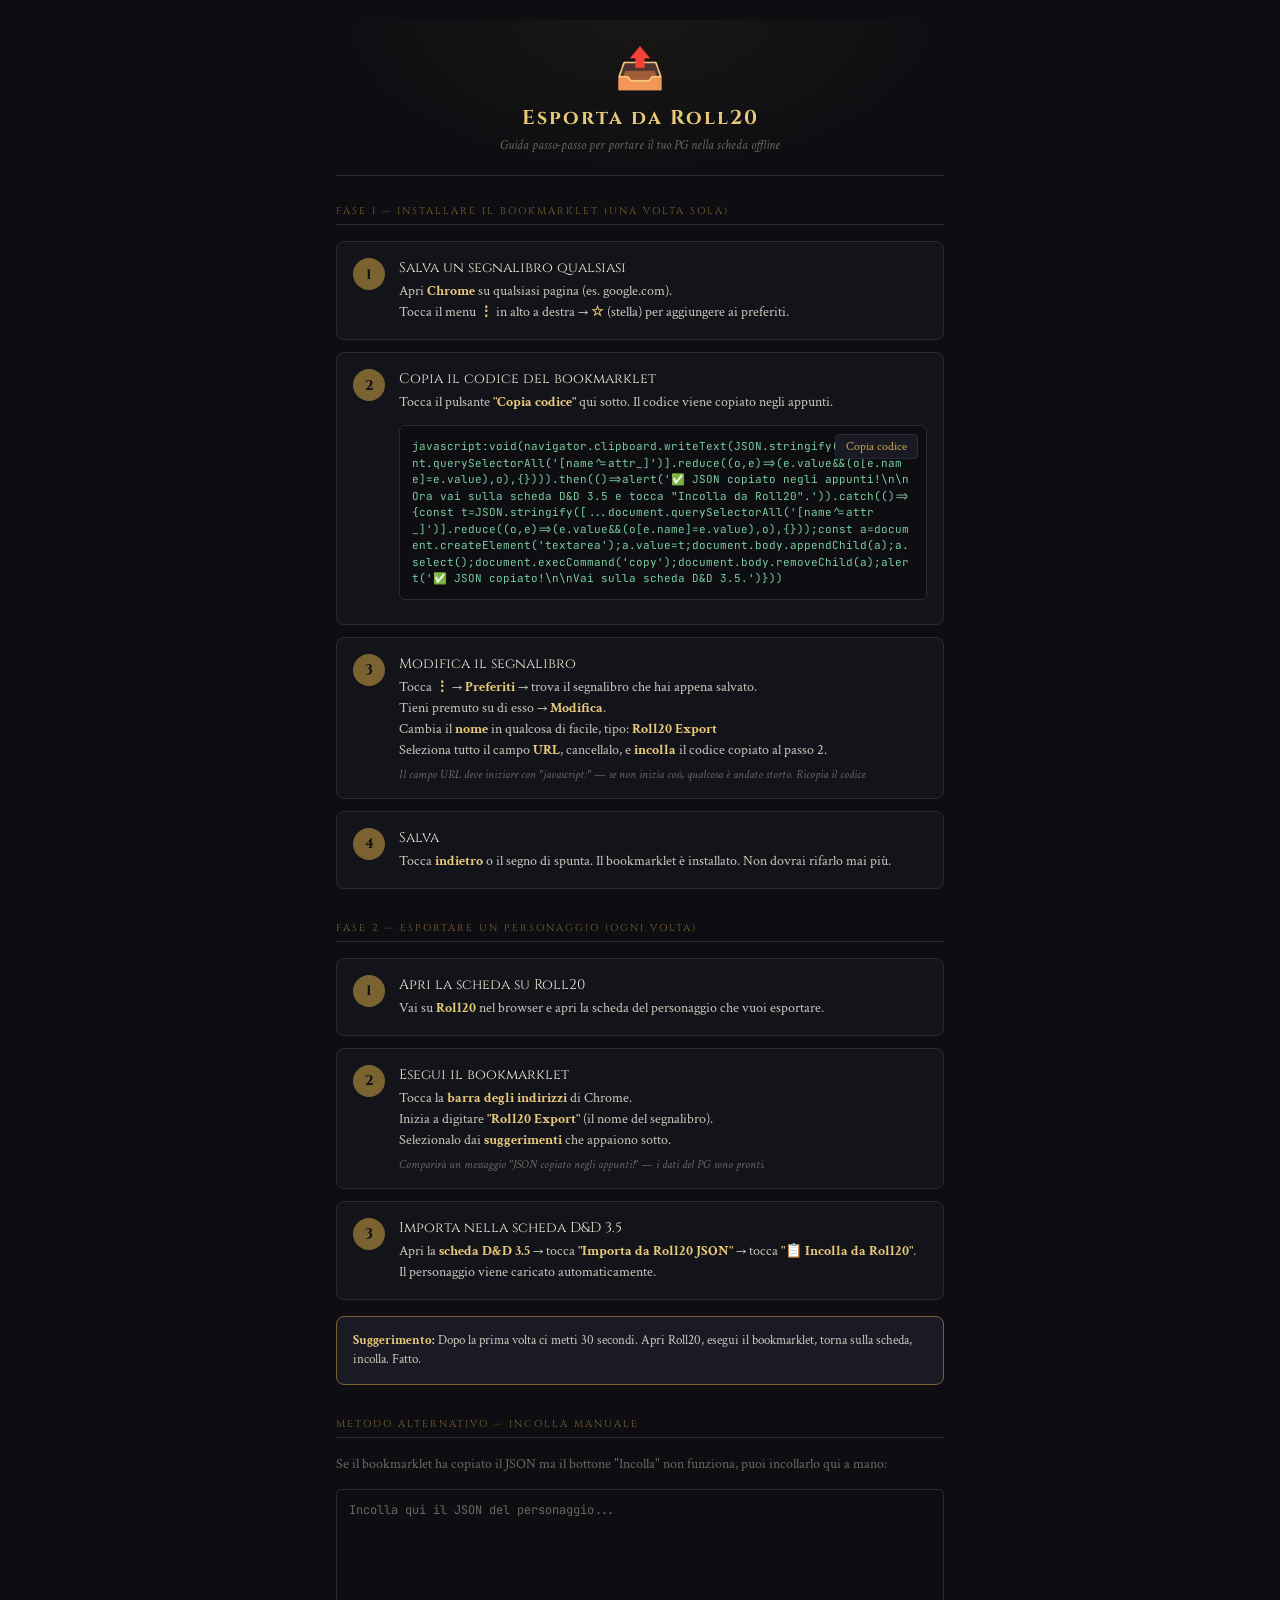
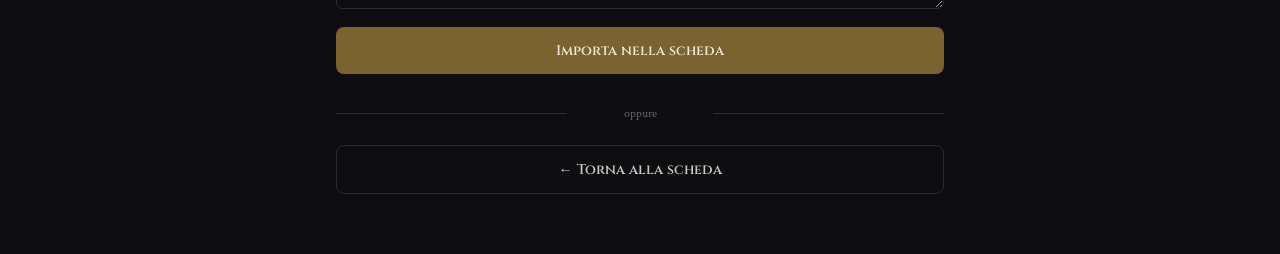
==== export/index.html @ a3f0bc21 "feat: add /export/ helper page and clipboard import flow - New /export/ page with step-by-step bookm" ====
<!DOCTYPE html>
<html lang="it">
<head>
<meta charset="UTF-8">
<meta name="viewport" content="width=device-width, initial-scale=1.0">
<meta name="theme-color" content="#0e0e12">
<title>Esporta da Roll20 — D&D 3.5</title>
<link href="https://fonts.googleapis.com/css2?family=Cinzel:wght@400;600;700&family=Crimson+Text:ital,wght@0,400;0,600;1,400&family=JetBrains+Mono:wght@400;500&display=swap" rel="stylesheet">
<style>
:root {
  --bg:#0e0e12;--bg2:#13131a;--bg3:#1a1a24;--bg4:#20202c;
  --border:#2a2a3a;--gold:#c9a84c;--gold2:#e8c97a;--gold-dim:#7a6330;
  --red:#c94c4c;--red2:#e87a7a;--green:#4ca87a;--green2:#7acca0;
  --text:#cdc8bc;--text-dim:#6a6660;--text-hdr:#efe8d5;--r:5px;
}
*,*::before,*::after{box-sizing:border-box;margin:0;padding:0;}
body{background:var(--bg);color:var(--text);font-family:'Crimson Text',Georgia,serif;font-size:16px;min-height:100vh;-webkit-tap-highlight-color:transparent;}

.page{max-width:640px;margin:0 auto;padding:20px 16px 60px;}

.header{text-align:center;padding:24px 0 20px;border-bottom:1px solid var(--border);margin-bottom:28px;
  background-image:radial-gradient(ellipse at top,rgba(201,168,76,.06) 0%,transparent 70%);}
.header-icon{font-size:40px;margin-bottom:8px;}
.header-title{font-family:'Cinzel',serif;font-size:20px;font-weight:700;color:var(--gold2);letter-spacing:2px;}
.header-sub{font-size:13px;color:var(--text-dim);font-style:italic;margin-top:6px;line-height:1.4;}

.section{margin-bottom:32px;}
.section-title{
  font-family:'Cinzel',serif;font-size:10px;letter-spacing:2px;text-transform:uppercase;
  color:var(--gold-dim);border-bottom:1px solid var(--border);
  padding-bottom:6px;margin-bottom:16px;
}

/* Steps */
.step{
  background:var(--bg2);border:1px solid var(--border);border-radius:8px;
  padding:16px;margin-bottom:12px;
  display:flex;gap:14px;align-items:flex-start;
}
.step-num{
  flex-shrink:0;width:32px;height:32px;border-radius:50%;
  background:var(--gold-dim);color:var(--bg);
  font-family:'Cinzel',serif;font-weight:700;font-size:14px;
  display:flex;align-items:center;justify-content:center;
}
.step-body{flex:1;min-width:0;}
.step-title{font-family:'Cinzel',serif;font-size:14px;color:var(--text-hdr);margin-bottom:4px;}
.step-text{font-size:14px;line-height:1.5;color:var(--text);}
.step-text strong{color:var(--gold2);}
.step-note{font-size:12px;color:var(--text-dim);margin-top:6px;font-style:italic;}

/* Code block */
.code-wrap{
  background:var(--bg);border:1px solid var(--border);border-radius:6px;
  padding:12px;margin:12px 0 8px;position:relative;
  overflow-x:auto;
}
.code-wrap code{
  font-family:'JetBrains Mono',monospace;font-size:11px;line-height:1.5;
  color:var(--green2);word-break:break-all;white-space:pre-wrap;
  display:block;
}
.btn-copy{
  position:absolute;top:8px;right:8px;
  background:var(--bg3);border:1px solid var(--border);border-radius:4px;
  color:var(--gold);font-size:12px;padding:4px 10px;cursor:pointer;
  font-family:'Crimson Text',serif;
}
.btn-copy:active{background:var(--gold-dim);color:var(--bg);}

/* Buttons */
.btn{
  display:block;width:100%;padding:14px;border:none;border-radius:8px;
  font-family:'Cinzel',serif;font-size:14px;font-weight:600;
  cursor:pointer;text-align:center;text-decoration:none;
  transition:all .2s;
}
.btn-gold{background:var(--gold-dim);color:var(--text-hdr);}
.btn-gold:active{background:var(--gold);}
.btn-outline{background:transparent;border:1px solid var(--border);color:var(--text);}
.btn-outline:active{background:var(--bg3);}

.btn + .btn{margin-top:10px;}

/* Divider */
.divider{
  text-align:center;color:var(--text-dim);font-size:12px;
  margin:24px 0;position:relative;
}
.divider::before,.divider::after{
  content:'';position:absolute;top:50%;width:38%;height:1px;background:var(--border);
}
.divider::before{left:0;}
.divider::after{right:0;}

/* Textarea fallback */
.paste-area{
  width:100%;min-height:120px;
  background:var(--bg);border:1px solid var(--border);border-radius:6px;
  color:var(--text);font-family:'JetBrains Mono',monospace;font-size:12px;
  padding:12px;resize:vertical;margin-bottom:12px;
}
.paste-area::placeholder{color:var(--text-dim);}

/* Toast */
.toast{
  position:fixed;bottom:24px;left:50%;transform:translateX(-50%) translateY(80px);
  background:var(--green);color:#fff;padding:10px 20px;border-radius:8px;
  font-size:14px;font-weight:600;opacity:0;transition:all .3s;z-index:100;
  pointer-events:none;
}
.toast.show{transform:translateX(-50%) translateY(0);opacity:1;}
.toast.warn{background:var(--red);}

/* Alert box */
.alert{
  background:var(--bg3);border:1px solid var(--gold-dim);border-radius:8px;
  padding:14px 16px;margin:16px 0;font-size:13px;line-height:1.5;
}
.alert strong{color:var(--gold2);}
</style>
</head>
<body>

<div class="page">

  <!-- Header -->
  <div class="header">
    <div class="header-icon">📤</div>
    <div class="header-title">Esporta da Roll20</div>
    <div class="header-sub">Guida passo-passo per portare il tuo PG nella scheda offline</div>
  </div>

  <!-- ─── SEZIONE 1: Installare il bookmarklet ─── -->
  <div class="section">
    <div class="section-title">Fase 1 — Installare il bookmarklet (una volta sola)</div>

    <div class="step">
      <div class="step-num">1</div>
      <div class="step-body">
        <div class="step-title">Salva un segnalibro qualsiasi</div>
        <div class="step-text">
          Apri <strong>Chrome</strong> su qualsiasi pagina (es. google.com).<br>
          Tocca il menu <strong>⋮</strong> in alto a destra → <strong>&#9734;</strong> (stella) per aggiungere ai preferiti.
        </div>
      </div>
    </div>

    <div class="step">
      <div class="step-num">2</div>
      <div class="step-body">
        <div class="step-title">Copia il codice del bookmarklet</div>
        <div class="step-text">
          Tocca il pulsante <strong>"Copia codice"</strong> qui sotto. Il codice viene copiato negli appunti.
        </div>
        <div class="code-wrap">
          <button class="btn-copy" id="btn-copy-bm" onclick="copyBookmarklet()">Copia codice</button>
          <code id="bookmarklet-code">javascript:void(navigator.clipboard.writeText(JSON.stringify([...document.querySelectorAll('[name^=attr_]')].reduce((o,e)=>(e.value&&(o[e.name]=e.value),o),{}))).then(()=>alert('✅ JSON copiato negli appunti!\n\nOra vai sulla scheda D&D 3.5 e tocca "Incolla da Roll20".')).catch(()=>{const t=JSON.stringify([...document.querySelectorAll('[name^=attr_]')].reduce((o,e)=>(e.value&&(o[e.name]=e.value),o),{}));const a=document.createElement('textarea');a.value=t;document.body.appendChild(a);a.select();document.execCommand('copy');document.body.removeChild(a);alert('✅ JSON copiato!\n\nVai sulla scheda D&D 3.5.')}))</code>
        </div>
      </div>
    </div>

    <div class="step">
      <div class="step-num">3</div>
      <div class="step-body">
        <div class="step-title">Modifica il segnalibro</div>
        <div class="step-text">
          Tocca <strong>⋮</strong> → <strong>Preferiti</strong> → trova il segnalibro che hai appena salvato.<br>
          Tieni premuto su di esso → <strong>Modifica</strong>.<br>
          Cambia il <strong>nome</strong> in qualcosa di facile, tipo: <strong>Roll20 Export</strong><br>
          Seleziona tutto il campo <strong>URL</strong>, cancellalo, e <strong>incolla</strong> il codice copiato al passo 2.
        </div>
        <div class="step-note">Il campo URL deve iniziare con "javascript:" — se non inizia così, qualcosa è andato storto. Ricopia il codice.</div>
      </div>
    </div>

    <div class="step">
      <div class="step-num">4</div>
      <div class="step-body">
        <div class="step-title">Salva</div>
        <div class="step-text">
          Tocca <strong>indietro</strong> o il segno di spunta. Il bookmarklet è installato. Non dovrai rifarlo mai più.
        </div>
      </div>
    </div>
  </div>

  <!-- ─── SEZIONE 2: Usare il bookmarklet ─── -->
  <div class="section">
    <div class="section-title">Fase 2 — Esportare un personaggio (ogni volta)</div>

    <div class="step">
      <div class="step-num">1</div>
      <div class="step-body">
        <div class="step-title">Apri la scheda su Roll20</div>
        <div class="step-text">
          Vai su <strong>Roll20</strong> nel browser e apri la scheda del personaggio che vuoi esportare.
        </div>
      </div>
    </div>

    <div class="step">
      <div class="step-num">2</div>
      <div class="step-body">
        <div class="step-title">Esegui il bookmarklet</div>
        <div class="step-text">
          Tocca la <strong>barra degli indirizzi</strong> di Chrome.<br>
          Inizia a digitare <strong>"Roll20 Export"</strong> (il nome del segnalibro).<br>
          Selezionalo dai <strong>suggerimenti</strong> che appaiono sotto.
        </div>
        <div class="step-note">Comparirà un messaggio "JSON copiato negli appunti!" — i dati del PG sono pronti.</div>
      </div>
    </div>

    <div class="step">
      <div class="step-num">3</div>
      <div class="step-body">
        <div class="step-title">Importa nella scheda D&D 3.5</div>
        <div class="step-text">
          Apri la <strong>scheda D&D 3.5</strong> → tocca <strong>"Importa da Roll20 JSON"</strong> → tocca <strong>"📋 Incolla da Roll20"</strong>.<br>
          Il personaggio viene caricato automaticamente.
        </div>
      </div>
    </div>

    <div class="alert">
      <strong>Suggerimento:</strong> Dopo la prima volta ci metti 30 secondi. Apri Roll20, esegui il bookmarklet, torna sulla scheda, incolla. Fatto.
    </div>
  </div>

  <!-- ─── SEZIONE 3: Fallback manuale ─── -->
  <div class="section">
    <div class="section-title">Metodo alternativo — Incolla manuale</div>

    <p style="font-size:14px;color:var(--text-dim);margin-bottom:14px;line-height:1.5;">
      Se il bookmarklet ha copiato il JSON ma il bottone "Incolla" non funziona, puoi incollarlo qui a mano:
    </p>

    <textarea class="paste-area" id="manual-paste" placeholder='Incolla qui il JSON del personaggio...'></textarea>
    <button class="btn btn-gold" onclick="importManual()">Importa nella scheda</button>
  </div>

  <div class="divider">oppure</div>

  <a class="btn btn-outline" href="/scheda/">← Torna alla scheda</a>

</div>

<div class="toast" id="toast"></div>

<script>
function showToast(msg, warn) {
  const t = document.getElementById('toast');
  t.textContent = msg;
  t.classList.toggle('warn', !!warn);
  t.classList.add('show');
  setTimeout(() => t.classList.remove('show'), 2500);
}

function copyBookmarklet() {
  const code = document.getElementById('bookmarklet-code').textContent;
  navigator.clipboard.writeText(code).then(() => {
    showToast('Codice copiato negli appunti!');
    const btn = document.getElementById('btn-copy-bm');
    btn.textContent = '✓ Copiato!';
    setTimeout(() => btn.textContent = 'Copia codice', 3000);
  }).catch(() => {
    // Fallback
    const ta = document.createElement('textarea');
    ta.value = code;
    document.body.appendChild(ta);
    ta.select();
    document.execCommand('copy');
    document.body.removeChild(ta);
    showToast('Codice copiato!');
  });
}

function importManual() {
  const text = document.getElementById('manual-paste').value.trim();
  if (!text) { showToast('Incolla prima il JSON!', true); return; }
  try {
    const raw = JSON.parse(text);
    if (!raw.attr_character_name) { showToast('JSON non valido — manca attr_character_name', true); return; }
    // Save to localStorage so the PWA picks it up
    const key = '_dnd35_pending_import';
    localStorage.setItem(key, text);
    showToast('JSON valido! Redirect alla scheda...');
    setTimeout(() => window.location.href = '/scheda/?import=pending', 800);
  } catch(e) {
    showToast('JSON non valido: ' + e.message, true);
  }
}
</script>

</body>
</html>
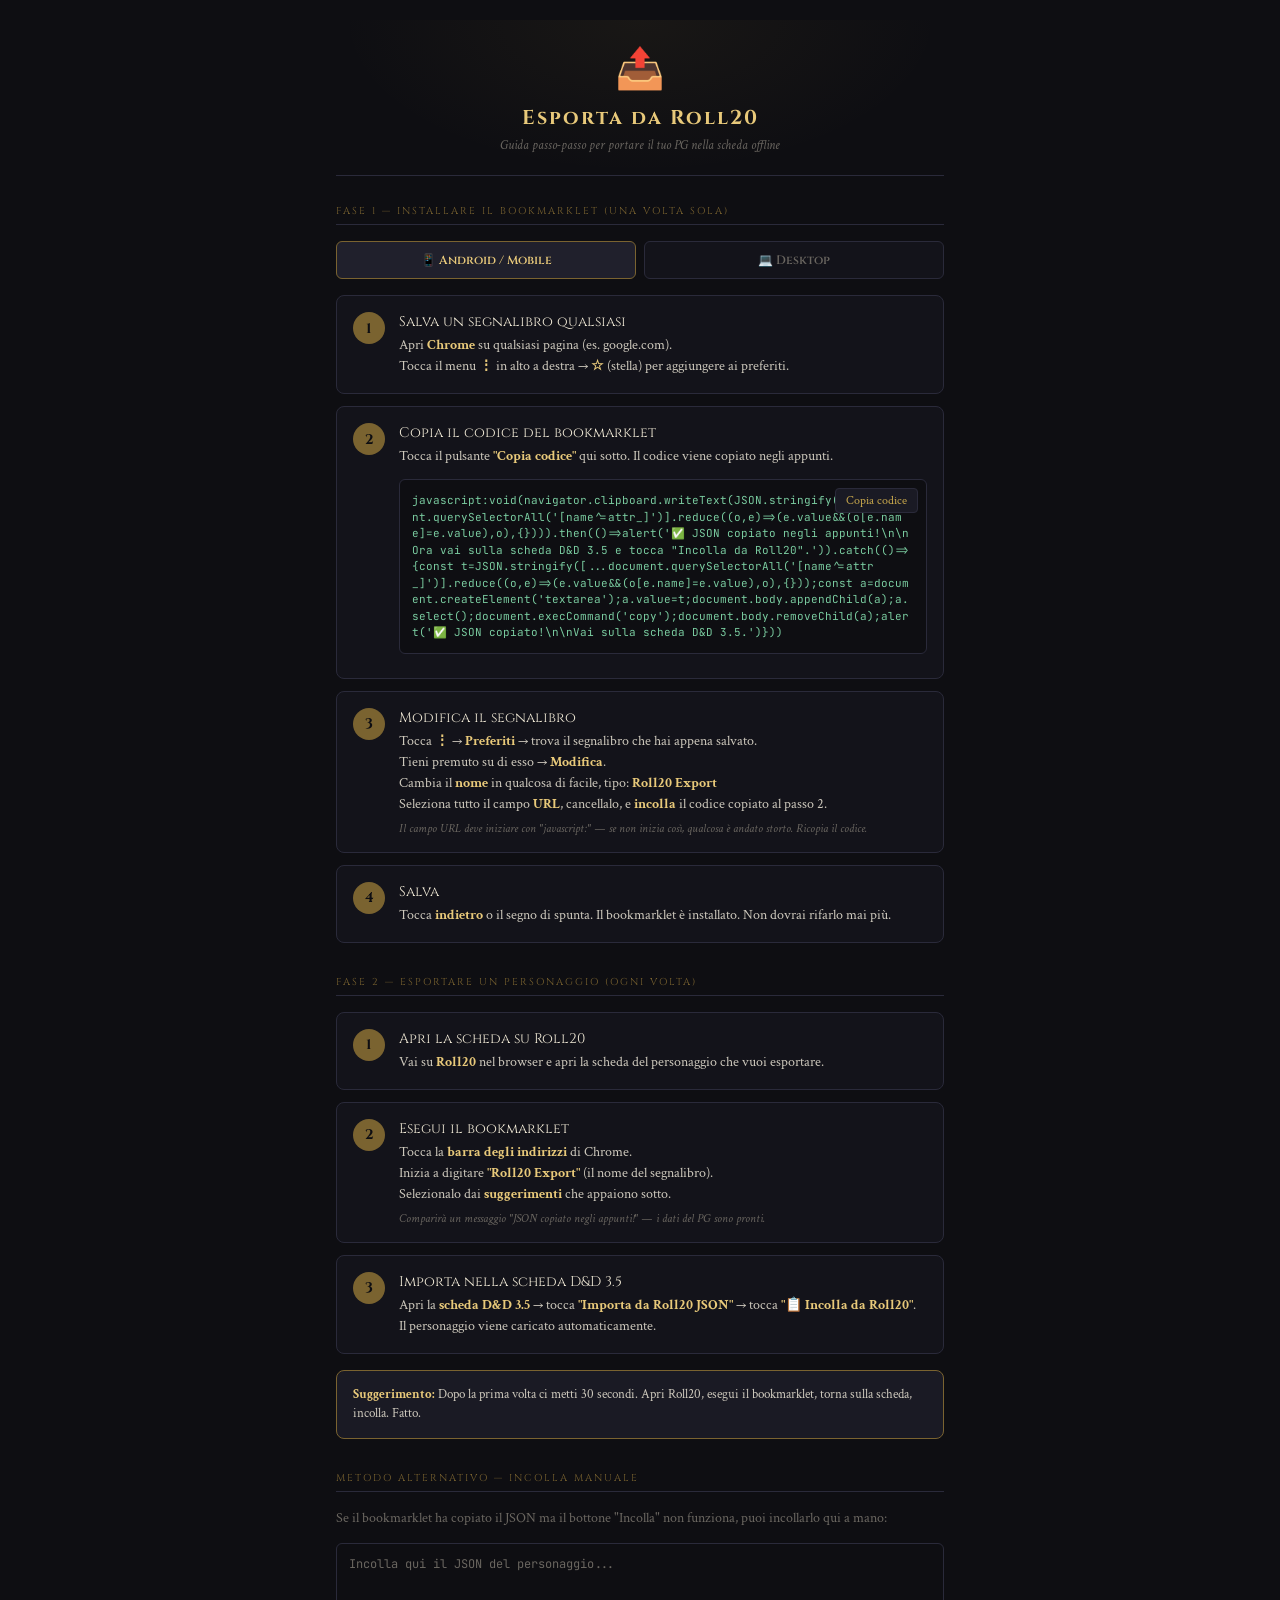
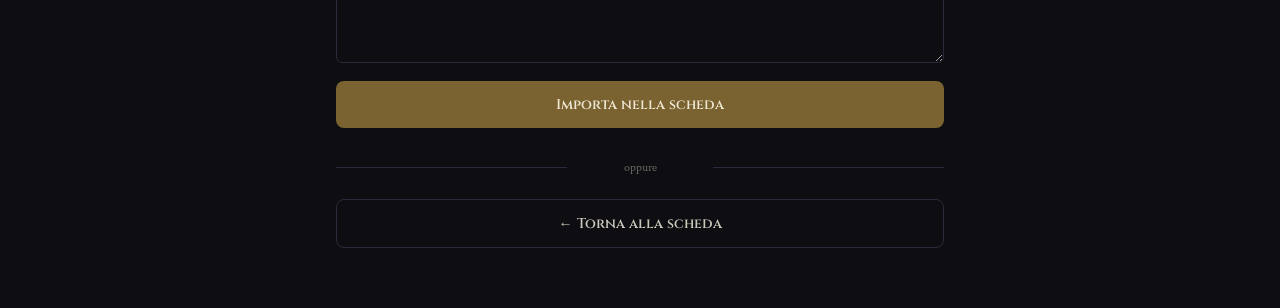
==== commit b2079e2a: "feat: add desktop instructions to /export/ page - Platform tab switcher (Mobile / Desktop) - Desktop" ====
--- a/export/index.html
+++ b/export/index.html
@@ -118,6 +118,32 @@
   padding:14px 16px;margin:16px 0;font-size:13px;line-height:1.5;
 }
 .alert strong{color:var(--gold2);}
+
+/* Platform tabs */
+.platform-tabs{
+  display:flex;gap:8px;margin-bottom:16px;
+}
+.platform-tab{
+  flex:1;padding:10px 8px;border:1px solid var(--border);border-radius:6px;
+  background:var(--bg2);color:var(--text-dim);
+  font-family:'Cinzel',serif;font-size:12px;font-weight:600;
+  cursor:pointer;transition:all .2s;text-align:center;
+}
+.platform-tab.active{
+  background:var(--bg4);color:var(--gold2);border-color:var(--gold-dim);
+}
+.platform-panel{display:none;}
+.platform-panel.active{display:block;}
+
+/* Drag bookmarklet button */
+.drag-bookmarklet{
+  display:inline-block;padding:10px 20px;
+  background:var(--gold-dim);color:var(--text-hdr);
+  font-family:'Cinzel',serif;font-size:13px;font-weight:600;
+  border-radius:6px;text-decoration:none;cursor:grab;
+  border:1px solid var(--gold);
+}
+.drag-bookmarklet:active{cursor:grabbing;}
 </style>
 </head>
 <body>
@@ -135,51 +161,108 @@
   <div class="section">
     <div class="section-title">Fase 1 — Installare il bookmarklet (una volta sola)</div>
 
-    <div class="step">
-      <div class="step-num">1</div>
-      <div class="step-body">
-        <div class="step-title">Salva un segnalibro qualsiasi</div>
-        <div class="step-text">
-          Apri <strong>Chrome</strong> su qualsiasi pagina (es. google.com).<br>
-          Tocca il menu <strong>⋮</strong> in alto a destra → <strong>&#9734;</strong> (stella) per aggiungere ai preferiti.
-        </div>
-      </div>
-    </div>
-
-    <div class="step">
-      <div class="step-num">2</div>
-      <div class="step-body">
-        <div class="step-title">Copia il codice del bookmarklet</div>
-        <div class="step-text">
-          Tocca il pulsante <strong>"Copia codice"</strong> qui sotto. Il codice viene copiato negli appunti.
-        </div>
-        <div class="code-wrap">
-          <button class="btn-copy" id="btn-copy-bm" onclick="copyBookmarklet()">Copia codice</button>
-          <code id="bookmarklet-code">javascript:void(navigator.clipboard.writeText(JSON.stringify([...document.querySelectorAll('[name^=attr_]')].reduce((o,e)=>(e.value&&(o[e.name]=e.value),o),{}))).then(()=>alert('✅ JSON copiato negli appunti!\n\nOra vai sulla scheda D&D 3.5 e tocca "Incolla da Roll20".')).catch(()=>{const t=JSON.stringify([...document.querySelectorAll('[name^=attr_]')].reduce((o,e)=>(e.value&&(o[e.name]=e.value),o),{}));const a=document.createElement('textarea');a.value=t;document.body.appendChild(a);a.select();document.execCommand('copy');document.body.removeChild(a);alert('✅ JSON copiato!\n\nVai sulla scheda D&D 3.5.')}))</code>
-        </div>
-      </div>
-    </div>
-
-    <div class="step">
-      <div class="step-num">3</div>
-      <div class="step-body">
-        <div class="step-title">Modifica il segnalibro</div>
-        <div class="step-text">
-          Tocca <strong>⋮</strong> → <strong>Preferiti</strong> → trova il segnalibro che hai appena salvato.<br>
-          Tieni premuto su di esso → <strong>Modifica</strong>.<br>
-          Cambia il <strong>nome</strong> in qualcosa di facile, tipo: <strong>Roll20 Export</strong><br>
-          Seleziona tutto il campo <strong>URL</strong>, cancellalo, e <strong>incolla</strong> il codice copiato al passo 2.
-        </div>
-        <div class="step-note">Il campo URL deve iniziare con "javascript:" — se non inizia così, qualcosa è andato storto. Ricopia il codice.</div>
-      </div>
-    </div>
-
-    <div class="step">
-      <div class="step-num">4</div>
-      <div class="step-body">
-        <div class="step-title">Salva</div>
-        <div class="step-text">
-          Tocca <strong>indietro</strong> o il segno di spunta. Il bookmarklet è installato. Non dovrai rifarlo mai più.
+    <!-- Tab switcher -->
+    <div class="platform-tabs">
+      <button class="platform-tab active" onclick="switchPlatform('mobile', this)">📱 Android / Mobile</button>
+      <button class="platform-tab" onclick="switchPlatform('desktop', this)">💻 Desktop</button>
+    </div>
+
+    <!-- ── MOBILE ── -->
+    <div class="platform-panel active" id="platform-mobile">
+      <div class="step">
+        <div class="step-num">1</div>
+        <div class="step-body">
+          <div class="step-title">Salva un segnalibro qualsiasi</div>
+          <div class="step-text">
+            Apri <strong>Chrome</strong> su qualsiasi pagina (es. google.com).<br>
+            Tocca il menu <strong>⋮</strong> in alto a destra → <strong>&#9734;</strong> (stella) per aggiungere ai preferiti.
+          </div>
+        </div>
+      </div>
+
+      <div class="step">
+        <div class="step-num">2</div>
+        <div class="step-body">
+          <div class="step-title">Copia il codice del bookmarklet</div>
+          <div class="step-text">
+            Tocca il pulsante <strong>"Copia codice"</strong> qui sotto. Il codice viene copiato negli appunti.
+          </div>
+          <div class="code-wrap">
+            <button class="btn-copy" id="btn-copy-bm" onclick="copyBookmarklet()">Copia codice</button>
+            <code id="bookmarklet-code">javascript:void(navigator.clipboard.writeText(JSON.stringify([...document.querySelectorAll('[name^=attr_]')].reduce((o,e)=>(e.value&&(o[e.name]=e.value),o),{}))).then(()=>alert('✅ JSON copiato negli appunti!\n\nOra vai sulla scheda D&D 3.5 e tocca "Incolla da Roll20".')).catch(()=>{const t=JSON.stringify([...document.querySelectorAll('[name^=attr_]')].reduce((o,e)=>(e.value&&(o[e.name]=e.value),o),{}));const a=document.createElement('textarea');a.value=t;document.body.appendChild(a);a.select();document.execCommand('copy');document.body.removeChild(a);alert('✅ JSON copiato!\n\nVai sulla scheda D&D 3.5.')}))</code>
+          </div>
+        </div>
+      </div>
+
+      <div class="step">
+        <div class="step-num">3</div>
+        <div class="step-body">
+          <div class="step-title">Modifica il segnalibro</div>
+          <div class="step-text">
+            Tocca <strong>⋮</strong> → <strong>Preferiti</strong> → trova il segnalibro che hai appena salvato.<br>
+            Tieni premuto su di esso → <strong>Modifica</strong>.<br>
+            Cambia il <strong>nome</strong> in qualcosa di facile, tipo: <strong>Roll20 Export</strong><br>
+            Seleziona tutto il campo <strong>URL</strong>, cancellalo, e <strong>incolla</strong> il codice copiato al passo 2.
+          </div>
+          <div class="step-note">Il campo URL deve iniziare con "javascript:" — se non inizia così, qualcosa è andato storto. Ricopia il codice.</div>
+        </div>
+      </div>
+
+      <div class="step">
+        <div class="step-num">4</div>
+        <div class="step-body">
+          <div class="step-title">Salva</div>
+          <div class="step-text">
+            Tocca <strong>indietro</strong> o il segno di spunta. Il bookmarklet è installato. Non dovrai rifarlo mai più.
+          </div>
+        </div>
+      </div>
+    </div>
+
+    <!-- ── DESKTOP ── -->
+    <div class="platform-panel" id="platform-desktop">
+      <div class="step">
+        <div class="step-num">1</div>
+        <div class="step-body">
+          <div class="step-title">Mostra la barra dei preferiti</div>
+          <div class="step-text">
+            Se non la vedi, premi <strong>Ctrl+Shift+B</strong> (Chrome/Edge) o <strong>Ctrl+B</strong> (Firefox).
+          </div>
+        </div>
+      </div>
+
+      <div class="step">
+        <div class="step-num">2</div>
+        <div class="step-body">
+          <div class="step-title">Trascina il bottone nella barra</div>
+          <div class="step-text">
+            Trascina questo bottone direttamente nella <strong>barra dei preferiti</strong>:
+          </div>
+          <div style="margin:12px 0;">
+            <a class="drag-bookmarklet" id="drag-bm" href="#" onclick="event.preventDefault();showToast('Trascinami nella barra dei preferiti!')">⚔️ Roll20 Export</a>
+          </div>
+          <div class="step-note">Se il drag & drop non funziona, copia il codice (bottone sotto) e crea il segnalibro manualmente.</div>
+          <div style="margin-top:8px;">
+            <button class="btn-copy" style="position:static;" onclick="copyBookmarklet()">Copia codice</button>
+          </div>
+        </div>
+      </div>
+
+      <div class="step">
+        <div class="step-num">3</div>
+        <div class="step-body">
+          <div class="step-title">Fatto!</div>
+          <div class="step-text">
+            Il bookmarklet <strong>"⚔️ Roll20 Export"</strong> appare nella barra dei preferiti. Un click e sei pronto.
+          </div>
+        </div>
+      </div>
+
+      <div class="alert">
+        <strong>Alternativa veloce:</strong> Apri la scheda del PG su Roll20, premi <strong>F12</strong> per aprire la console, incolla il codice qui sotto e premi Invio:
+        <div class="code-wrap" style="margin-top:8px;margin-bottom:0;">
+          <button class="btn-copy" onclick="copyConsoleCode()">Copia</button>
+          <code id="console-code">navigator.clipboard.writeText(JSON.stringify([...document.querySelectorAll('[name^=attr_]')].reduce((o,e)=>(e.value&&(o[e.name]=e.value),o),{})))</code>
         </div>
       </div>
     </div>
@@ -255,6 +338,33 @@
   t.classList.toggle('warn', !!warn);
   t.classList.add('show');
   setTimeout(() => t.classList.remove('show'), 2500);
+}
+
+// Set bookmarklet href on drag so it doesn't execute on page load
+(function() {
+  var bm = document.getElementById('drag-bm');
+  if (bm) {
+    bm.addEventListener('dragstart', function() {
+      bm.href = document.getElementById('bookmarklet-code').textContent;
+    });
+    bm.addEventListener('dragend', function() {
+      bm.href = '#';
+    });
+  }
+})();
+
+function switchPlatform(id, btn) {
+  document.querySelectorAll('.platform-panel').forEach(p => p.classList.remove('active'));
+  document.querySelectorAll('.platform-tab').forEach(b => b.classList.remove('active'));
+  document.getElementById('platform-' + id).classList.add('active');
+  btn.classList.add('active');
+}
+
+function copyConsoleCode() {
+  const code = document.getElementById('console-code').textContent;
+  navigator.clipboard.writeText(code).then(() => {
+    showToast('Codice console copiato!');
+  }).catch(() => showToast('Errore copia', true));
 }
 
 function copyBookmarklet() {
